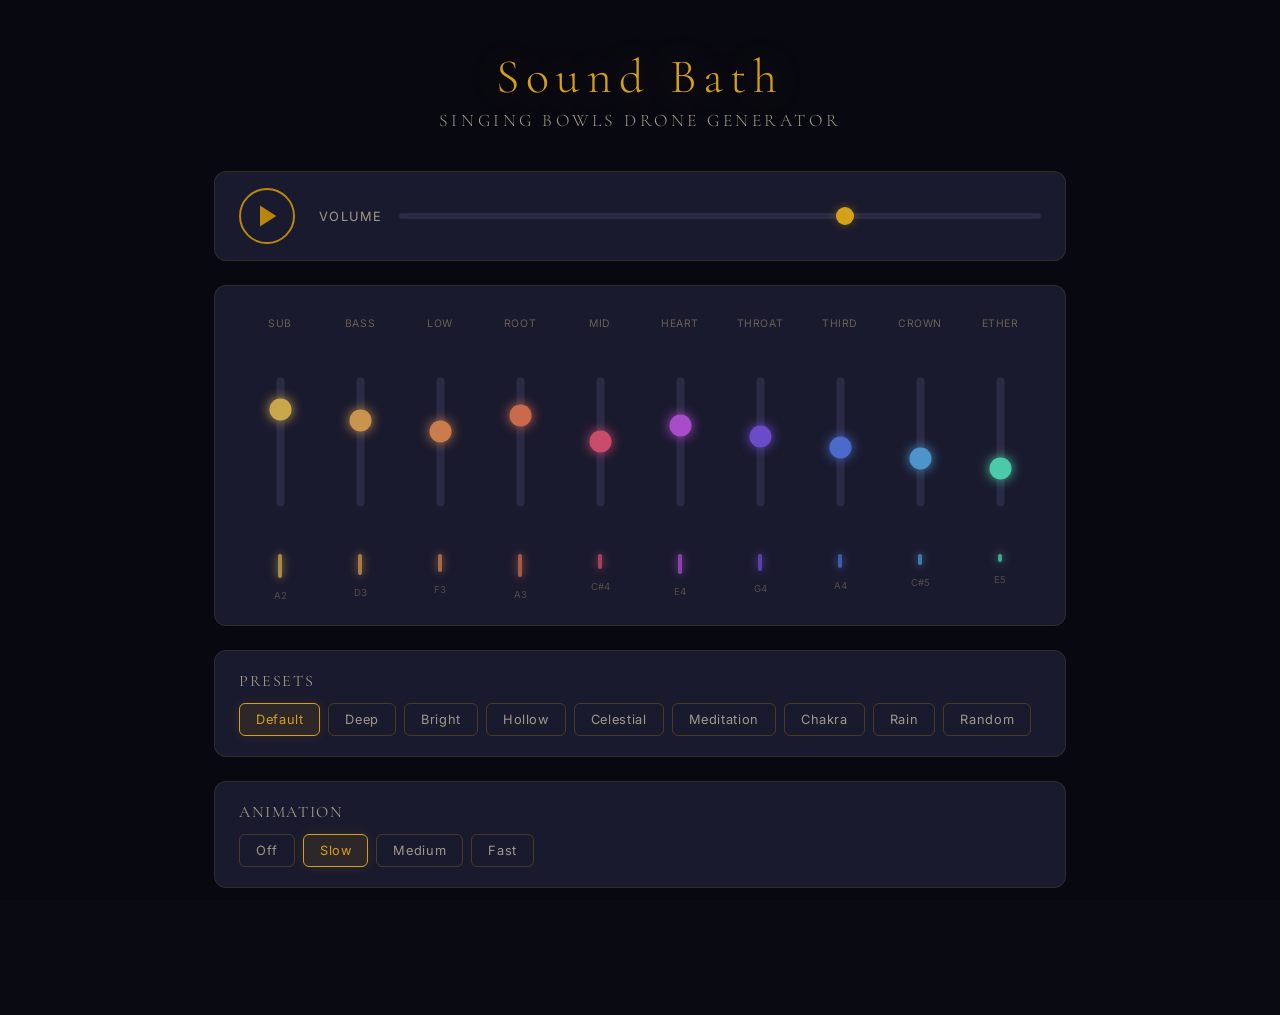
==== index.html @ 33d1806b "Add sound bath singing bowls drone generator web app A complete browser-based sound bath experience " ====
<!DOCTYPE html>
<html lang="en">
<head>
  <meta charset="UTF-8">
  <meta name="viewport" content="width=device-width, initial-scale=1.0">
  <title>Sound Bath — Singing Bowls Drone Generator</title>
  <link rel="stylesheet" href="css/styles.css">
  <link rel="preconnect" href="https://fonts.googleapis.com">
  <link href="https://fonts.googleapis.com/css2?family=Cormorant+Garamond:wght@300;400;500;600&family=Inter:wght@300;400;500&display=swap" rel="stylesheet">
</head>
<body>
  <canvas id="visualizer"></canvas>

  <div id="app">
    <header>
      <h1>Sound Bath</h1>
      <p class="subtitle">Singing Bowls Drone Generator</p>
    </header>

    <div id="controls">
      <div id="master-controls">
        <button id="power-btn" class="control-btn" aria-label="Play/Pause">
          <svg id="play-icon" viewBox="0 0 24 24" width="28" height="28">
            <polygon points="6,3 20,12 6,21" fill="currentColor"/>
          </svg>
          <svg id="pause-icon" viewBox="0 0 24 24" width="28" height="28" style="display:none">
            <rect x="5" y="3" width="4" height="18" fill="currentColor"/>
            <rect x="15" y="3" width="4" height="18" fill="currentColor"/>
          </svg>
        </button>
        <div id="master-volume">
          <label for="master-vol">Volume</label>
          <input type="range" id="master-vol" min="0" max="100" value="70" orient="horizontal">
        </div>
      </div>

      <div id="sliders-container">
        <!-- Sliders are generated by JS -->
      </div>

      <div id="presets">
        <h2>Presets</h2>
        <div id="preset-buttons">
          <button class="preset-btn active" data-preset="default">Default</button>
          <button class="preset-btn" data-preset="deep">Deep</button>
          <button class="preset-btn" data-preset="bright">Bright</button>
          <button class="preset-btn" data-preset="hollow">Hollow</button>
          <button class="preset-btn" data-preset="celestial">Celestial</button>
          <button class="preset-btn" data-preset="meditation">Meditation</button>
          <button class="preset-btn" data-preset="chakra">Chakra</button>
          <button class="preset-btn" data-preset="rain">Rain</button>
          <button class="preset-btn" data-preset="random">Random</button>
        </div>
      </div>

      <div id="animation-controls">
        <h2>Animation</h2>
        <div id="animation-buttons">
          <button class="anim-btn" data-anim="off">Off</button>
          <button class="anim-btn active" data-anim="slow">Slow</button>
          <button class="anim-btn" data-anim="medium">Medium</button>
          <button class="anim-btn" data-anim="fast">Fast</button>
        </div>
      </div>
    </div>

    <footer>
      <p>Use headphones for the best experience. Click play to begin.</p>
    </footer>
  </div>

  <script src="js/audio-engine.js"></script>
  <script src="js/visualizer.js"></script>
  <script src="js/app.js"></script>
</body>
</html>
---- css/styles.css ----
/* === Reset & Base === */
*, *::before, *::after {
  margin: 0;
  padding: 0;
  box-sizing: border-box;
}

:root {
  --bg-primary: #0a0a12;
  --bg-secondary: #12121f;
  --bg-card: #1a1a2e;
  --bg-slider-track: #2a2a44;
  --accent: #b8860b;
  --accent-glow: #d4a017;
  --accent-dim: #8b6508;
  --text-primary: #e8e0d4;
  --text-secondary: #a09888;
  --text-muted: #6a6050;
  --slider-1: #c9a84c;
  --slider-2: #c9944c;
  --slider-3: #c97d4c;
  --slider-4: #c96a4c;
  --slider-5: #c94c6a;
  --slider-6: #a84cc9;
  --slider-7: #6a4cc9;
  --slider-8: #4c6ac9;
  --slider-9: #4c94c9;
  --slider-10: #4cc9a8;
  --font-display: 'Cormorant Garamond', Georgia, serif;
  --font-body: 'Inter', -apple-system, sans-serif;
}

html, body {
  height: 100%;
  overflow-x: hidden;
}

body {
  font-family: var(--font-body);
  background: var(--bg-primary);
  color: var(--text-primary);
  min-height: 100vh;
  display: flex;
  flex-direction: column;
  align-items: center;
}

/* === Canvas Background === */
#visualizer {
  position: fixed;
  top: 0;
  left: 0;
  width: 100%;
  height: 100%;
  z-index: 0;
  pointer-events: none;
  opacity: 0.6;
}

/* === App Container === */
#app {
  position: relative;
  z-index: 1;
  width: 100%;
  max-width: 900px;
  padding: 2rem 1.5rem;
  display: flex;
  flex-direction: column;
  gap: 2rem;
}

/* === Header === */
header {
  text-align: center;
  padding: 1rem 0 0.5rem;
}

header h1 {
  font-family: var(--font-display);
  font-weight: 300;
  font-size: 3rem;
  letter-spacing: 0.15em;
  color: var(--accent-glow);
  text-shadow: 0 0 40px rgba(212, 160, 23, 0.3);
}

header .subtitle {
  font-family: var(--font-display);
  font-weight: 300;
  font-size: 1.1rem;
  color: var(--text-secondary);
  letter-spacing: 0.2em;
  text-transform: uppercase;
  margin-top: 0.25rem;
}

/* === Controls Container === */
#controls {
  display: flex;
  flex-direction: column;
  gap: 1.5rem;
}

/* === Master Controls === */
#master-controls {
  display: flex;
  align-items: center;
  gap: 1.5rem;
  padding: 1rem 1.5rem;
  background: var(--bg-card);
  border-radius: 12px;
  border: 1px solid rgba(184, 134, 11, 0.15);
}

#power-btn {
  width: 56px;
  height: 56px;
  border-radius: 50%;
  border: 2px solid var(--accent);
  background: transparent;
  color: var(--accent);
  cursor: pointer;
  display: flex;
  align-items: center;
  justify-content: center;
  transition: all 0.3s ease;
  flex-shrink: 0;
}

#power-btn:hover {
  background: rgba(184, 134, 11, 0.15);
  box-shadow: 0 0 20px rgba(184, 134, 11, 0.3);
}

#power-btn.active {
  background: var(--accent);
  color: var(--bg-primary);
  box-shadow: 0 0 30px rgba(184, 134, 11, 0.4);
}

#master-volume {
  flex: 1;
  display: flex;
  align-items: center;
  gap: 1rem;
}

#master-volume label {
  font-size: 0.8rem;
  text-transform: uppercase;
  letter-spacing: 0.1em;
  color: var(--text-secondary);
  white-space: nowrap;
}

/* === Horizontal Range Inputs (Master Volume) === */
input[type="range"] {
  -webkit-appearance: none;
  appearance: none;
  width: 100%;
  height: 6px;
  background: var(--bg-slider-track);
  border-radius: 3px;
  outline: none;
  cursor: pointer;
}

input[type="range"]::-webkit-slider-thumb {
  -webkit-appearance: none;
  width: 18px;
  height: 18px;
  border-radius: 50%;
  background: var(--accent-glow);
  box-shadow: 0 0 10px rgba(212, 160, 23, 0.4);
  cursor: pointer;
  transition: box-shadow 0.2s;
}

input[type="range"]::-webkit-slider-thumb:hover {
  box-shadow: 0 0 20px rgba(212, 160, 23, 0.6);
}

input[type="range"]::-moz-range-thumb {
  width: 18px;
  height: 18px;
  border-radius: 50%;
  background: var(--accent-glow);
  box-shadow: 0 0 10px rgba(212, 160, 23, 0.4);
  border: none;
  cursor: pointer;
}

/* === Slider Container === */
#sliders-container {
  display: flex;
  justify-content: center;
  gap: 0;
  padding: 2rem 1rem 1.5rem;
  background: var(--bg-card);
  border-radius: 12px;
  border: 1px solid rgba(184, 134, 11, 0.15);
}

/* === Individual Bowl Slider === */
.bowl-slider {
  display: flex;
  flex-direction: column;
  align-items: center;
  gap: 0.75rem;
  flex: 1;
  min-width: 0;
  max-width: 80px;
}

.bowl-slider .slider-label {
  font-size: 0.65rem;
  text-transform: uppercase;
  letter-spacing: 0.05em;
  color: var(--text-muted);
  text-align: center;
  line-height: 1.2;
}

.bowl-slider .freq-label {
  font-size: 0.6rem;
  color: var(--text-muted);
  opacity: 0.7;
}

/* Vertical slider wrapper */
.vertical-slider-wrap {
  height: 200px;
  width: 40px;
  position: relative;
  display: flex;
  align-items: center;
  justify-content: center;
}

/* Vertical range inputs */
.vertical-slider-wrap input[type="range"] {
  -webkit-appearance: none;
  appearance: none;
  width: 200px;
  height: 8px;
  background: var(--bg-slider-track);
  border-radius: 4px;
  outline: none;
  cursor: pointer;
  transform: rotate(-90deg);
  transform-origin: center center;
}

.vertical-slider-wrap input[type="range"]::-webkit-slider-thumb {
  -webkit-appearance: none;
  width: 22px;
  height: 22px;
  border-radius: 50%;
  cursor: pointer;
  transition: box-shadow 0.2s, transform 0.1s;
}

.vertical-slider-wrap input[type="range"]::-webkit-slider-thumb:hover {
  transform: scale(1.15);
}

.vertical-slider-wrap input[type="range"]::-moz-range-thumb {
  width: 22px;
  height: 22px;
  border-radius: 50%;
  border: none;
  cursor: pointer;
}

/* Slider colors per bowl */
.bowl-slider:nth-child(1) .vertical-slider-wrap input::-webkit-slider-thumb { background: var(--slider-1); box-shadow: 0 0 12px var(--slider-1); }
.bowl-slider:nth-child(2) .vertical-slider-wrap input::-webkit-slider-thumb { background: var(--slider-2); box-shadow: 0 0 12px var(--slider-2); }
.bowl-slider:nth-child(3) .vertical-slider-wrap input::-webkit-slider-thumb { background: var(--slider-3); box-shadow: 0 0 12px var(--slider-3); }
.bowl-slider:nth-child(4) .vertical-slider-wrap input::-webkit-slider-thumb { background: var(--slider-4); box-shadow: 0 0 12px var(--slider-4); }
.bowl-slider:nth-child(5) .vertical-slider-wrap input::-webkit-slider-thumb { background: var(--slider-5); box-shadow: 0 0 12px var(--slider-5); }
.bowl-slider:nth-child(6) .vertical-slider-wrap input::-webkit-slider-thumb { background: var(--slider-6); box-shadow: 0 0 12px var(--slider-6); }
.bowl-slider:nth-child(7) .vertical-slider-wrap input::-webkit-slider-thumb { background: var(--slider-7); box-shadow: 0 0 12px var(--slider-7); }
.bowl-slider:nth-child(8) .vertical-slider-wrap input::-webkit-slider-thumb { background: var(--slider-8); box-shadow: 0 0 12px var(--slider-8); }
.bowl-slider:nth-child(9) .vertical-slider-wrap input::-webkit-slider-thumb { background: var(--slider-9); box-shadow: 0 0 12px var(--slider-9); }
.bowl-slider:nth-child(10) .vertical-slider-wrap input::-webkit-slider-thumb { background: var(--slider-10); box-shadow: 0 0 12px var(--slider-10); }

/* Firefox */
.bowl-slider:nth-child(1) .vertical-slider-wrap input::-moz-range-thumb { background: var(--slider-1); box-shadow: 0 0 12px var(--slider-1); }
.bowl-slider:nth-child(2) .vertical-slider-wrap input::-moz-range-thumb { background: var(--slider-2); box-shadow: 0 0 12px var(--slider-2); }
.bowl-slider:nth-child(3) .vertical-slider-wrap input::-moz-range-thumb { background: var(--slider-3); box-shadow: 0 0 12px var(--slider-3); }
.bowl-slider:nth-child(4) .vertical-slider-wrap input::-moz-range-thumb { background: var(--slider-4); box-shadow: 0 0 12px var(--slider-4); }
.bowl-slider:nth-child(5) .vertical-slider-wrap input::-moz-range-thumb { background: var(--slider-5); box-shadow: 0 0 12px var(--slider-5); }
.bowl-slider:nth-child(6) .vertical-slider-wrap input::-moz-range-thumb { background: var(--slider-6); box-shadow: 0 0 12px var(--slider-6); }
.bowl-slider:nth-child(7) .vertical-slider-wrap input::-moz-range-thumb { background: var(--slider-7); box-shadow: 0 0 12px var(--slider-7); }
.bowl-slider:nth-child(8) .vertical-slider-wrap input::-moz-range-thumb { background: var(--slider-8); box-shadow: 0 0 12px var(--slider-8); }
.bowl-slider:nth-child(9) .vertical-slider-wrap input::-moz-range-thumb { background: var(--slider-9); box-shadow: 0 0 12px var(--slider-9); }
.bowl-slider:nth-child(10) .vertical-slider-wrap input::-moz-range-thumb { background: var(--slider-10); box-shadow: 0 0 12px var(--slider-10); }

/* Glow bar under each slider */
.slider-glow {
  width: 4px;
  height: 0;
  border-radius: 2px;
  transition: height 0.3s ease, opacity 0.3s ease;
  opacity: 0.8;
  max-height: 30px;
}

.bowl-slider:nth-child(1) .slider-glow { background: var(--slider-1); box-shadow: 0 0 8px var(--slider-1); }
.bowl-slider:nth-child(2) .slider-glow { background: var(--slider-2); box-shadow: 0 0 8px var(--slider-2); }
.bowl-slider:nth-child(3) .slider-glow { background: var(--slider-3); box-shadow: 0 0 8px var(--slider-3); }
.bowl-slider:nth-child(4) .slider-glow { background: var(--slider-4); box-shadow: 0 0 8px var(--slider-4); }
.bowl-slider:nth-child(5) .slider-glow { background: var(--slider-5); box-shadow: 0 0 8px var(--slider-5); }
.bowl-slider:nth-child(6) .slider-glow { background: var(--slider-6); box-shadow: 0 0 8px var(--slider-6); }
.bowl-slider:nth-child(7) .slider-glow { background: var(--slider-7); box-shadow: 0 0 8px var(--slider-7); }
.bowl-slider:nth-child(8) .slider-glow { background: var(--slider-8); box-shadow: 0 0 8px var(--slider-8); }
.bowl-slider:nth-child(9) .slider-glow { background: var(--slider-9); box-shadow: 0 0 8px var(--slider-9); }
.bowl-slider:nth-child(10) .slider-glow { background: var(--slider-10); box-shadow: 0 0 8px var(--slider-10); }

/* === Presets === */
#presets, #animation-controls {
  background: var(--bg-card);
  border-radius: 12px;
  border: 1px solid rgba(184, 134, 11, 0.15);
  padding: 1.25rem 1.5rem;
}

#presets h2, #animation-controls h2 {
  font-family: var(--font-display);
  font-weight: 400;
  font-size: 1rem;
  letter-spacing: 0.1em;
  text-transform: uppercase;
  color: var(--text-secondary);
  margin-bottom: 0.75rem;
}

#preset-buttons, #animation-buttons {
  display: flex;
  flex-wrap: wrap;
  gap: 0.5rem;
}

.preset-btn, .anim-btn {
  padding: 0.5rem 1rem;
  border: 1px solid rgba(184, 134, 11, 0.3);
  border-radius: 6px;
  background: transparent;
  color: var(--text-secondary);
  font-family: var(--font-body);
  font-size: 0.8rem;
  letter-spacing: 0.05em;
  cursor: pointer;
  transition: all 0.25s ease;
}

.preset-btn:hover, .anim-btn:hover {
  border-color: var(--accent);
  color: var(--text-primary);
  background: rgba(184, 134, 11, 0.08);
}

.preset-btn.active, .anim-btn.active {
  border-color: var(--accent-glow);
  color: var(--accent-glow);
  background: rgba(184, 134, 11, 0.12);
  box-shadow: 0 0 12px rgba(184, 134, 11, 0.15);
}

/* === Footer === */
footer {
  text-align: center;
  padding: 1rem 0 2rem;
}

footer p {
  font-size: 0.8rem;
  color: var(--text-muted);
  letter-spacing: 0.05em;
}

/* === Responsive === */
@media (max-width: 700px) {
  #app {
    padding: 1rem;
  }

  header h1 {
    font-size: 2.2rem;
  }

  #sliders-container {
    padding: 1.5rem 0.5rem 1rem;
    gap: 0;
  }

  .vertical-slider-wrap {
    height: 160px;
  }

  .vertical-slider-wrap input[type="range"] {
    width: 160px;
  }

  .bowl-slider .slider-label {
    font-size: 0.55rem;
  }
}

@media (max-width: 480px) {
  .vertical-slider-wrap {
    height: 130px;
  }

  .vertical-slider-wrap input[type="range"] {
    width: 130px;
  }

  .bowl-slider {
    max-width: 60px;
  }

  #preset-buttons {
    gap: 0.35rem;
  }

  .preset-btn, .anim-btn {
    padding: 0.4rem 0.7rem;
    font-size: 0.7rem;
  }
}

/* === Smooth transitions for slider value changes === */
.bowl-slider.transitioning .vertical-slider-wrap input[type="range"] {
  transition: none;
}
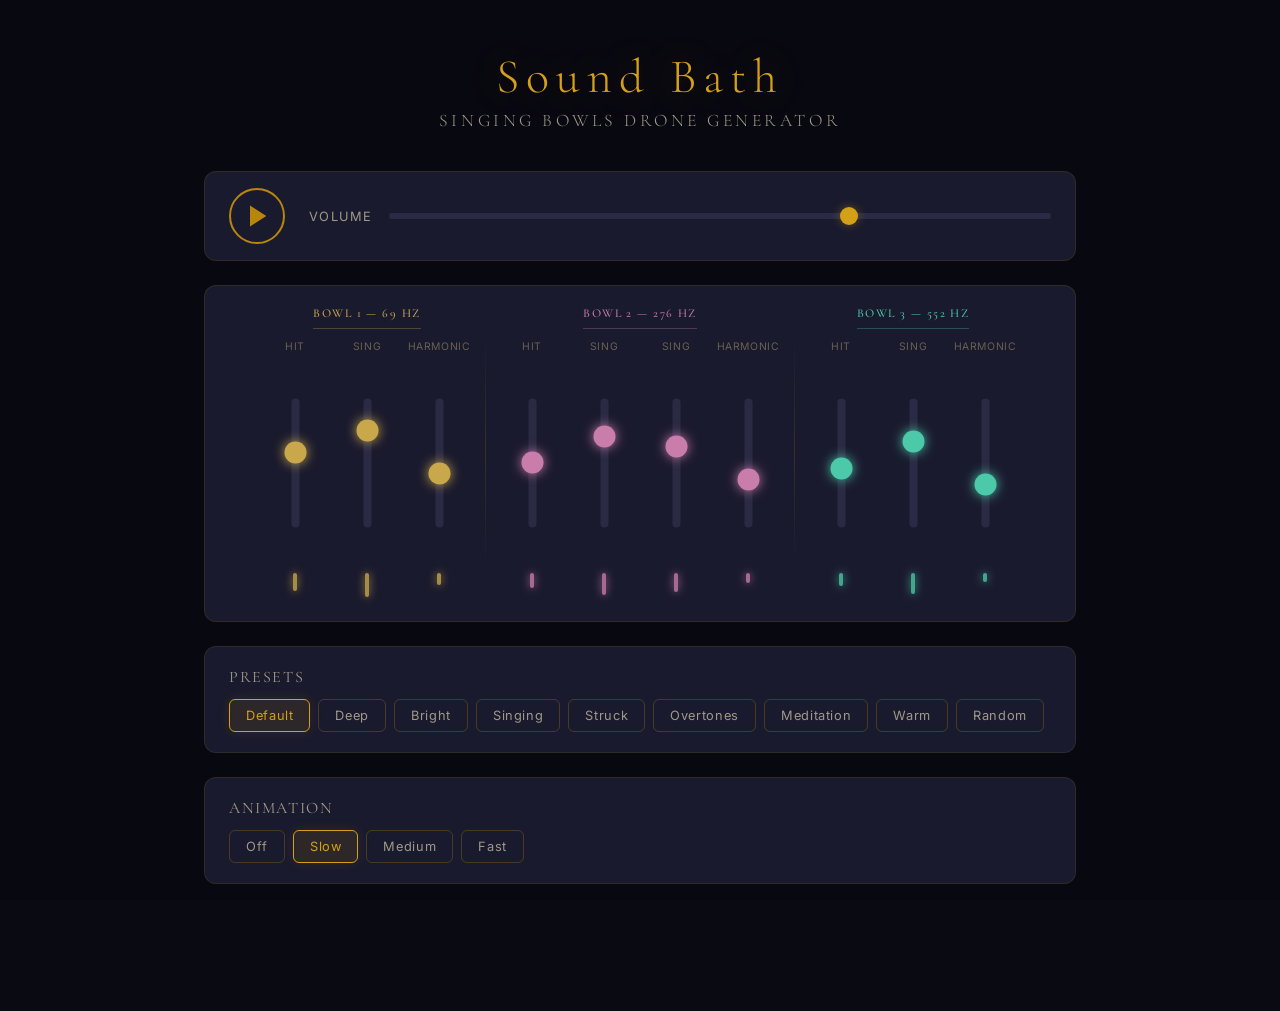
==== commit 0b261471: "Rework audio engine for realistic singing bowl synthesis Replace generic sine-wave synthesis with ph" ====
--- a/index.html
+++ b/index.html
@@ -35,7 +35,11 @@
       </div>
 
       <div id="sliders-container">
-        <!-- Sliders are generated by JS -->
+        <!-- Bowl groups are generated by JS, structure:
+             Bowl 1 (69 Hz):  Hit | Sing | Harmonic
+             Bowl 2 (276 Hz): Hit | Sing | Sing | Harmonic
+             Bowl 3 (552 Hz): Hit | Sing | Harmonic
+        -->
       </div>
 
       <div id="presets">
@@ -44,11 +48,11 @@
           <button class="preset-btn active" data-preset="default">Default</button>
           <button class="preset-btn" data-preset="deep">Deep</button>
           <button class="preset-btn" data-preset="bright">Bright</button>
-          <button class="preset-btn" data-preset="hollow">Hollow</button>
-          <button class="preset-btn" data-preset="celestial">Celestial</button>
+          <button class="preset-btn" data-preset="singing">Singing</button>
+          <button class="preset-btn" data-preset="struck">Struck</button>
+          <button class="preset-btn" data-preset="overtones">Overtones</button>
           <button class="preset-btn" data-preset="meditation">Meditation</button>
-          <button class="preset-btn" data-preset="chakra">Chakra</button>
-          <button class="preset-btn" data-preset="rain">Rain</button>
+          <button class="preset-btn" data-preset="warm">Warm</button>
           <button class="preset-btn" data-preset="random">Random</button>
         </div>
       </div>
--- a/css/styles.css
+++ b/css/styles.css
@@ -16,16 +16,17 @@
   --text-primary: #e8e0d4;
   --text-secondary: #a09888;
   --text-muted: #6a6050;
-  --slider-1: #c9a84c;
-  --slider-2: #c9944c;
-  --slider-3: #c97d4c;
-  --slider-4: #c96a4c;
-  --slider-5: #c94c6a;
-  --slider-6: #a84cc9;
-  --slider-7: #6a4cc9;
-  --slider-8: #4c6ac9;
-  --slider-9: #4c94c9;
-  --slider-10: #4cc9a8;
+
+  /* Bowl 1 (69 Hz) - warm amber/gold */
+  --bowl1: #c9a84c;
+  --bowl1-dim: #a08530;
+  /* Bowl 2 (276 Hz) - rose/warm purple */
+  --bowl2: #c97daa;
+  --bowl2-dim: #a06088;
+  /* Bowl 3 (552 Hz) - cool teal */
+  --bowl3: #4cc9a8;
+  --bowl3-dim: #38a085;
+
   --font-display: 'Cormorant Garamond', Georgia, serif;
   --font-body: 'Inter', -apple-system, sans-serif;
 }
@@ -62,7 +63,7 @@
   position: relative;
   z-index: 1;
   width: 100%;
-  max-width: 900px;
+  max-width: 920px;
   padding: 2rem 1.5rem;
   display: flex;
   flex-direction: column;
@@ -194,22 +195,66 @@
 #sliders-container {
   display: flex;
   justify-content: center;
-  gap: 0;
-  padding: 2rem 1rem 1.5rem;
+  gap: 6px;
+  padding: 1.25rem 1rem 1.5rem;
   background: var(--bg-card);
   border-radius: 12px;
   border: 1px solid rgba(184, 134, 11, 0.15);
 }
 
+/* === Bowl Group === */
+.bowl-group {
+  display: flex;
+  flex-direction: column;
+  align-items: center;
+  gap: 0.5rem;
+}
+
+.bowl-group-label {
+  font-family: var(--font-display);
+  font-size: 0.75rem;
+  font-weight: 500;
+  text-transform: uppercase;
+  letter-spacing: 0.12em;
+  padding-bottom: 0.5rem;
+  margin-bottom: 0.25rem;
+  text-align: center;
+}
+
+.bowl-group[data-bowl="1"] .bowl-group-label {
+  color: var(--bowl1);
+  border-bottom: 1px solid rgba(201, 168, 76, 0.3);
+}
+.bowl-group[data-bowl="2"] .bowl-group-label {
+  color: var(--bowl2);
+  border-bottom: 1px solid rgba(201, 125, 170, 0.3);
+}
+.bowl-group[data-bowl="3"] .bowl-group-label {
+  color: var(--bowl3);
+  border-bottom: 1px solid rgba(76, 201, 168, 0.3);
+}
+
+.bowl-group-sliders {
+  display: flex;
+  gap: 0;
+}
+
+/* Separator between bowl groups */
+.bowl-separator {
+  width: 1px;
+  background: linear-gradient(to bottom, transparent, rgba(184, 134, 11, 0.2), transparent);
+  margin: 2rem 0.25rem;
+  align-self: stretch;
+}
+
 /* === Individual Bowl Slider === */
 .bowl-slider {
   display: flex;
   flex-direction: column;
   align-items: center;
-  gap: 0.75rem;
-  flex: 1;
+  gap: 0.6rem;
   min-width: 0;
-  max-width: 80px;
+  width: 72px;
 }
 
 .bowl-slider .slider-label {
@@ -272,29 +317,32 @@
   cursor: pointer;
 }
 
-/* Slider colors per bowl */
-.bowl-slider:nth-child(1) .vertical-slider-wrap input::-webkit-slider-thumb { background: var(--slider-1); box-shadow: 0 0 12px var(--slider-1); }
-.bowl-slider:nth-child(2) .vertical-slider-wrap input::-webkit-slider-thumb { background: var(--slider-2); box-shadow: 0 0 12px var(--slider-2); }
-.bowl-slider:nth-child(3) .vertical-slider-wrap input::-webkit-slider-thumb { background: var(--slider-3); box-shadow: 0 0 12px var(--slider-3); }
-.bowl-slider:nth-child(4) .vertical-slider-wrap input::-webkit-slider-thumb { background: var(--slider-4); box-shadow: 0 0 12px var(--slider-4); }
-.bowl-slider:nth-child(5) .vertical-slider-wrap input::-webkit-slider-thumb { background: var(--slider-5); box-shadow: 0 0 12px var(--slider-5); }
-.bowl-slider:nth-child(6) .vertical-slider-wrap input::-webkit-slider-thumb { background: var(--slider-6); box-shadow: 0 0 12px var(--slider-6); }
-.bowl-slider:nth-child(7) .vertical-slider-wrap input::-webkit-slider-thumb { background: var(--slider-7); box-shadow: 0 0 12px var(--slider-7); }
-.bowl-slider:nth-child(8) .vertical-slider-wrap input::-webkit-slider-thumb { background: var(--slider-8); box-shadow: 0 0 12px var(--slider-8); }
-.bowl-slider:nth-child(9) .vertical-slider-wrap input::-webkit-slider-thumb { background: var(--slider-9); box-shadow: 0 0 12px var(--slider-9); }
-.bowl-slider:nth-child(10) .vertical-slider-wrap input::-webkit-slider-thumb { background: var(--slider-10); box-shadow: 0 0 12px var(--slider-10); }
-
+/* Slider thumb colors by bowl group */
+.bowl-group[data-bowl="1"] .vertical-slider-wrap input::-webkit-slider-thumb {
+  background: var(--bowl1);
+  box-shadow: 0 0 12px var(--bowl1);
+}
+.bowl-group[data-bowl="2"] .vertical-slider-wrap input::-webkit-slider-thumb {
+  background: var(--bowl2);
+  box-shadow: 0 0 12px var(--bowl2);
+}
+.bowl-group[data-bowl="3"] .vertical-slider-wrap input::-webkit-slider-thumb {
+  background: var(--bowl3);
+  box-shadow: 0 0 12px var(--bowl3);
+}
 /* Firefox */
-.bowl-slider:nth-child(1) .vertical-slider-wrap input::-moz-range-thumb { background: var(--slider-1); box-shadow: 0 0 12px var(--slider-1); }
-.bowl-slider:nth-child(2) .vertical-slider-wrap input::-moz-range-thumb { background: var(--slider-2); box-shadow: 0 0 12px var(--slider-2); }
-.bowl-slider:nth-child(3) .vertical-slider-wrap input::-moz-range-thumb { background: var(--slider-3); box-shadow: 0 0 12px var(--slider-3); }
-.bowl-slider:nth-child(4) .vertical-slider-wrap input::-moz-range-thumb { background: var(--slider-4); box-shadow: 0 0 12px var(--slider-4); }
-.bowl-slider:nth-child(5) .vertical-slider-wrap input::-moz-range-thumb { background: var(--slider-5); box-shadow: 0 0 12px var(--slider-5); }
-.bowl-slider:nth-child(6) .vertical-slider-wrap input::-moz-range-thumb { background: var(--slider-6); box-shadow: 0 0 12px var(--slider-6); }
-.bowl-slider:nth-child(7) .vertical-slider-wrap input::-moz-range-thumb { background: var(--slider-7); box-shadow: 0 0 12px var(--slider-7); }
-.bowl-slider:nth-child(8) .vertical-slider-wrap input::-moz-range-thumb { background: var(--slider-8); box-shadow: 0 0 12px var(--slider-8); }
-.bowl-slider:nth-child(9) .vertical-slider-wrap input::-moz-range-thumb { background: var(--slider-9); box-shadow: 0 0 12px var(--slider-9); }
-.bowl-slider:nth-child(10) .vertical-slider-wrap input::-moz-range-thumb { background: var(--slider-10); box-shadow: 0 0 12px var(--slider-10); }
+.bowl-group[data-bowl="1"] .vertical-slider-wrap input::-moz-range-thumb {
+  background: var(--bowl1);
+  box-shadow: 0 0 12px var(--bowl1);
+}
+.bowl-group[data-bowl="2"] .vertical-slider-wrap input::-moz-range-thumb {
+  background: var(--bowl2);
+  box-shadow: 0 0 12px var(--bowl2);
+}
+.bowl-group[data-bowl="3"] .vertical-slider-wrap input::-moz-range-thumb {
+  background: var(--bowl3);
+  box-shadow: 0 0 12px var(--bowl3);
+}
 
 /* Glow bar under each slider */
 .slider-glow {
@@ -306,16 +354,18 @@
   max-height: 30px;
 }
 
-.bowl-slider:nth-child(1) .slider-glow { background: var(--slider-1); box-shadow: 0 0 8px var(--slider-1); }
-.bowl-slider:nth-child(2) .slider-glow { background: var(--slider-2); box-shadow: 0 0 8px var(--slider-2); }
-.bowl-slider:nth-child(3) .slider-glow { background: var(--slider-3); box-shadow: 0 0 8px var(--slider-3); }
-.bowl-slider:nth-child(4) .slider-glow { background: var(--slider-4); box-shadow: 0 0 8px var(--slider-4); }
-.bowl-slider:nth-child(5) .slider-glow { background: var(--slider-5); box-shadow: 0 0 8px var(--slider-5); }
-.bowl-slider:nth-child(6) .slider-glow { background: var(--slider-6); box-shadow: 0 0 8px var(--slider-6); }
-.bowl-slider:nth-child(7) .slider-glow { background: var(--slider-7); box-shadow: 0 0 8px var(--slider-7); }
-.bowl-slider:nth-child(8) .slider-glow { background: var(--slider-8); box-shadow: 0 0 8px var(--slider-8); }
-.bowl-slider:nth-child(9) .slider-glow { background: var(--slider-9); box-shadow: 0 0 8px var(--slider-9); }
-.bowl-slider:nth-child(10) .slider-glow { background: var(--slider-10); box-shadow: 0 0 8px var(--slider-10); }
+.bowl-group[data-bowl="1"] .slider-glow {
+  background: var(--bowl1);
+  box-shadow: 0 0 8px var(--bowl1);
+}
+.bowl-group[data-bowl="2"] .slider-glow {
+  background: var(--bowl2);
+  box-shadow: 0 0 8px var(--bowl2);
+}
+.bowl-group[data-bowl="3"] .slider-glow {
+  background: var(--bowl3);
+  box-shadow: 0 0 8px var(--bowl3);
+}
 
 /* === Presets === */
 #presets, #animation-controls {
@@ -390,8 +440,12 @@
   }
 
   #sliders-container {
-    padding: 1.5rem 0.5rem 1rem;
-    gap: 0;
+    padding: 1rem 0.5rem 1rem;
+    gap: 2px;
+  }
+
+  .bowl-slider {
+    width: 58px;
   }
 
   .vertical-slider-wrap {
@@ -404,6 +458,10 @@
 
   .bowl-slider .slider-label {
     font-size: 0.55rem;
+  }
+
+  .bowl-group-label {
+    font-size: 0.65rem;
   }
 }
 
@@ -417,7 +475,7 @@
   }
 
   .bowl-slider {
-    max-width: 60px;
+    width: 48px;
   }
 
   #preset-buttons {
@@ -428,9 +486,8 @@
     padding: 0.4rem 0.7rem;
     font-size: 0.7rem;
   }
-}
-
-/* === Smooth transitions for slider value changes === */
-.bowl-slider.transitioning .vertical-slider-wrap input[type="range"] {
-  transition: none;
-}
+
+  .bowl-separator {
+    margin: 2rem 0;
+  }
+}
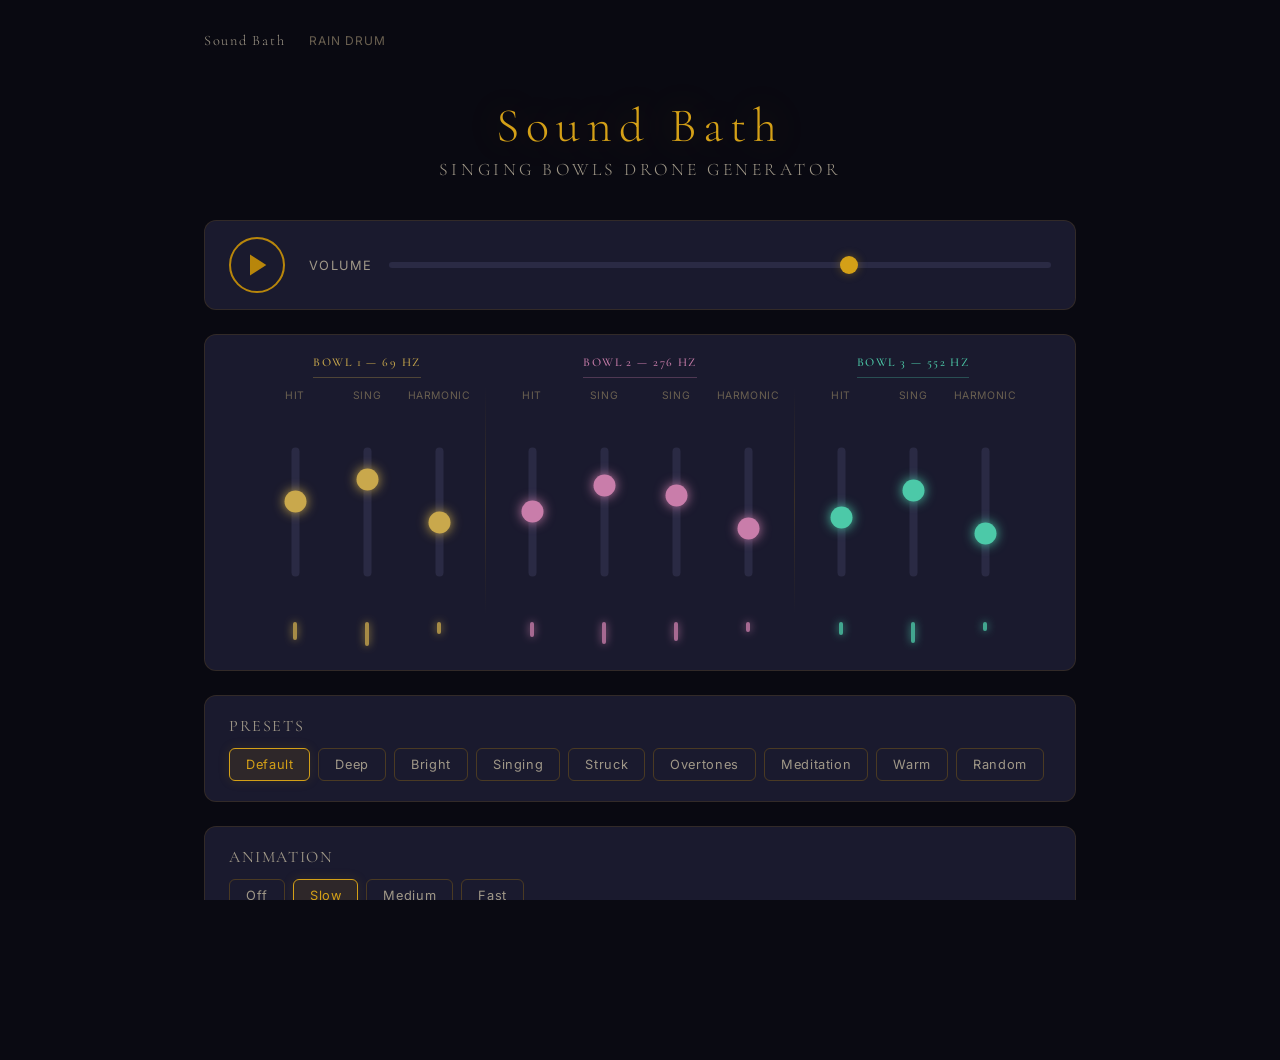
==== commit abac547e: "Add rain drum page — steel tongue drum with full-screen touch grid New page with a 4x4 grid filling " ====
--- a/index.html
+++ b/index.html
@@ -12,6 +12,11 @@
   <canvas id="visualizer"></canvas>
 
   <div id="app">
+    <nav id="nav">
+      <span class="nav-title">Sound Bath</span>
+      <a href="rain-drum.html" class="nav-link">Rain Drum</a>
+    </nav>
+
     <header>
       <h1>Sound Bath</h1>
       <p class="subtitle">Singing Bowls Drone Generator</p>
--- a/css/styles.css
+++ b/css/styles.css
@@ -58,6 +58,35 @@
   opacity: 0.6;
 }
 
+/* === Navigation === */
+#nav {
+  display: flex;
+  align-items: center;
+  gap: 1.5rem;
+}
+
+.nav-title {
+  font-family: var(--font-display);
+  font-size: 0.9rem;
+  font-weight: 300;
+  letter-spacing: 0.12em;
+  color: var(--text-secondary);
+}
+
+.nav-link {
+  font-family: var(--font-body);
+  font-size: 0.75rem;
+  letter-spacing: 0.08em;
+  text-transform: uppercase;
+  color: var(--text-muted);
+  text-decoration: none;
+  transition: color 0.2s;
+}
+
+.nav-link:hover {
+  color: var(--text-primary);
+}
+
 /* === App Container === */
 #app {
   position: relative;
